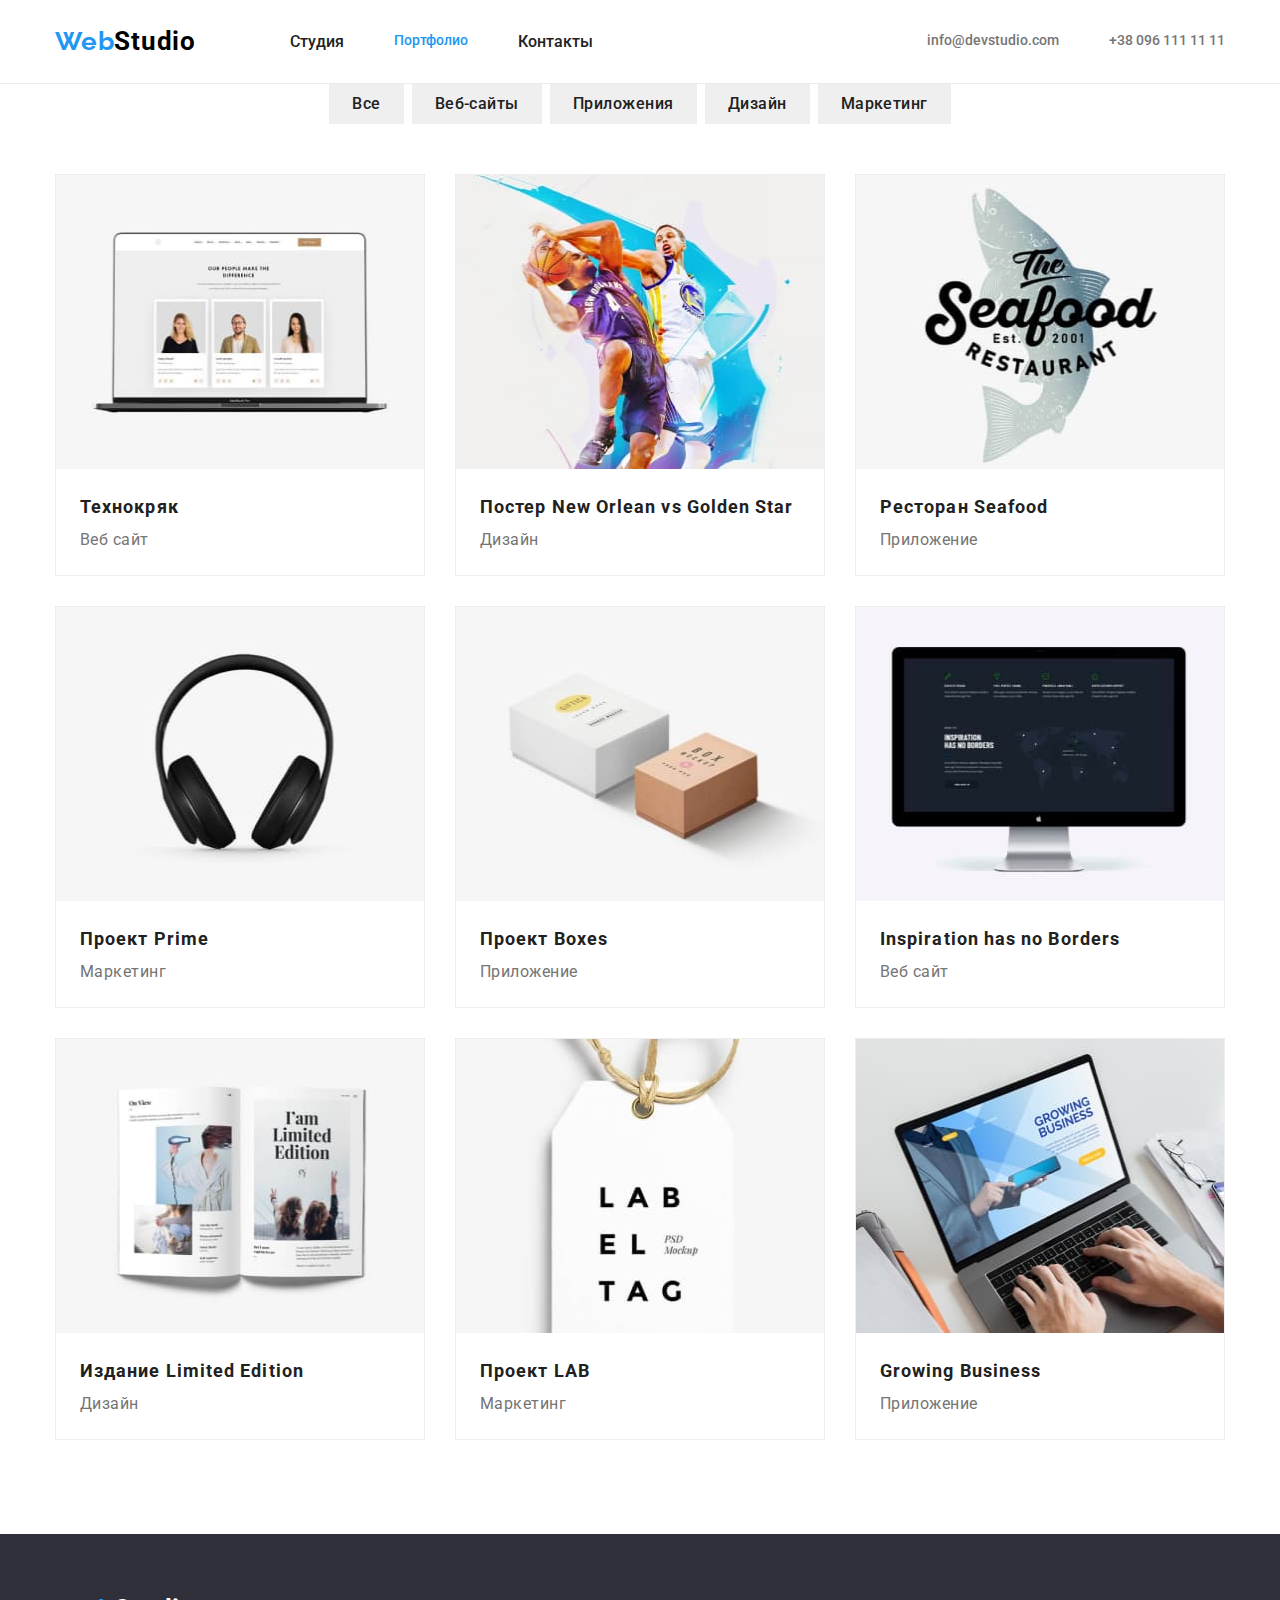
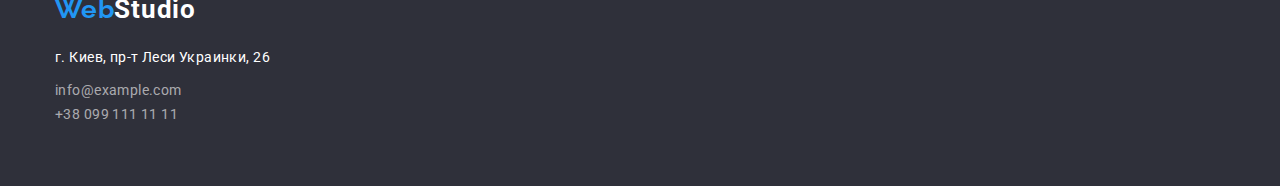
==== portfolio.html @ 7469974f "added files" ====
<!DOCTYPE html>
<html lang="ru">
<head>
<meta charset="UTF-8">
<meta name="viewport" content="width=device-width, initial-scale=1.0">
<link rel="preconnect" href="https://fonts.gstatic.com">
<link href="https://fonts.googleapis.com/css2?family=Roboto&display=swap" rel="stylesheet">
<link rel="preconnect" href="https://fonts.gstatic.com">
<link href="https://fonts.googleapis.com/css2?family=Oleo+Script&family=Raleway:wght@700&display=swap" rel="stylesheet">
<link rel="stylesheet" href="https://cdnjs.cloudflare.com/ajax/libs/modern-normalize/1.0.0/modern-normalize.min.css" integrity="sha512-ISS7cAi1PEhQ8jnbJpJZMd29NlhNj4AWYyLOSp2CE/CsHxTCu+r+t0D2yoJudVrd0/8fTVPUVDzY5Tvli75u/g==" crossorigin="anonymous" />
<link rel="stylesheet" href="./css/styles.css">
<title>Portfolio</title>
</head>
<body>
	<!-- HEADER-->
	
	<header>
		<div class="container header-conteiner">
		<nav class="head-navigation">
			<a href="./index.html" class="logotype" target="_blank">Web<span>Studio</span></a>
			<ul class="main-navigation">
				<li>
					<a href="./index.html" id="webstudio" target="_blank">Студия</a>
				</li>
				<li>
					<a href="./portfolio.html" id="portfolio" class="current" >Портфолио</a>
				</li>
				<li>
					<a href="#">Контакты</a>
				</li>
			</ul>
		</nav>
		<ul class="main-contacts">
			<li>
				<a href="mailto:info@devstudio.com">info@devstudio.com</a>
			</li>
			<li>
				<a href="tel:+380961111111">+38 096 111 11 11</a>
			</li>
		</ul>
		</div>
	</header>
	
	
	<!-- MAIN PART-->
	
	<main class="wallpaper">
		<section class="services">
			<div class="container">
				<h1 class="visually-hidden">Наши услуги</h1>
				
				<ul class="services-btn">
					<li><button type="button">Все</button></li>
					<li><button type="button">Веб-сайты</button></li>
					<li><button type="button">Приложения</button></li>
					<li><button type="button">Дизайн</button></li>
					<li><button type="button">Маркетинг</button></li>
				</ul>
			
				<ul class="examples">
					<li class="work-examples">
						<img src="./images/site.jpg" alt="Веб сайт Технокряк" width="370" 	height="294">
						<div class="content-examples">
							<h2>Технокряк</h2>
							<p>Веб сайт</p>
						</div>
					</li>
					<li class="work-examples">
						<img src="./images/poster.jpg" alt="Постер New Orlean vs Golden Star" 	width="370" height="294">
						<div class="content-examples">
							<h2>Постер New Orlean vs Golden Star</h2>
							<p>Дизайн</p>
						</div>
					</li>
					<li class="work-examples">
						<img src="./images/restaurant.jpg" alt="Ресторан Seafood" width="370" 	height="294">
						<div class="content-examples">
							<h2>Ресторан Seafood</h2>
							<p>Приложение</p>
						</div>
					</li>
					<li class="work-examples">
						<img src="./images/earphone.jpg" alt="Проект Prime" width="370" 	height="294">
						<div class="content-examples">
							<h2>Проект Prime</h2>
							<p>Маркетинг</p>
						</div>
					</li>
					<li class="work-examples">
						<img src="./images/boxes.jpg" alt="Проект Boxes" width="370" 	height="294">
						<div class="content-examples">
							<h2>Проект Boxes</h2>
							<p>Приложение</p>
						</div>
					</li>
					<li class="work-examples">
						<img src="./images/monitor.jpg" alt="Веб сайт Inspiration has no 	Borders" width="370" height="294">
						<div class="content-examples">
							<h2>Inspiration has no Borders</h2>
							<p>Веб сайт</p>
						</div>
					</li>
					<li class="work-examples">
						<img src="./images/edition.jpg" alt="Издание Limited Edition" 	width="370" height="294">
						<div class="content-examples">
							<h2>Издание Limited Edition</h2>
							<p>Дизайн</p>
						</div>
					</li>
					<li class="work-examples">
						<img src="./images/lab.jpg" alt="Проект LAB" width="370" height="294">
						<div class="content-examples">
							<h2>Проект LAB</h2>
							<p>Маркетинг</p>
						</div>
					</li>
					<li class="work-examples">
						<img src="./images/bisiness.jpg" alt="Приложение Growing Business" 	width="370" height="294">
						<div class="content-examples">
							<h2>Growing Business</h2>
							<p>Приложение</p>
						</div>
					</li>
				</ul>
			</div>
		</section>
	</main>

	<!-- FOOTER-->
	<footer>
		<div class="container">
			<a href="./index.html" class="logo">Web<span>Studio</span></a>
			<address>
				<p>г. Киев, пр-т Леси Украинки, 26</p>
				<ul class="footer-links">
					<li>
						<a href="mailto:info@example.com">info@example.com</a>
					</li>
					<li>
						<a href="tel:+380991111111">+38 099 111 11 11</a>
					</li>
				</ul>
			</address>
		</div>
	</footer>
</body>
</html>
---- css/styles.css ----
:after, :before, * {
  margin: 0;
  padding: 0;
  font-family: "Roboto", sans-serif;
  box-sizing: border-box;
}

:root {
  --common-width: 100%;
  --section-padding: 94px;
  --inner-section-margin: 50px;
  --card-margin: 30px;
  
  --body-background: #e5e5e5;
  --header-background: #ffffff;
  --header-border: #ECECEC;
  --footer-background: #2f303a;
  --p-color: #757575;
  --h-color: #212121;
  --hover-color: #2196f3;
  --common-color: #ffffff;
  --footer-link-color: rgba(255, 255, 255, 0.6);
}

body {
  background: var(--body-background);
}

img {
  display: block;
  max-width: 100%;
}

h1, h2, h3, h4, p {
  margin: 0;
  padding: 0;
}

a {text-decoration: none;}

ul > li {
  list-style: none;
  margin: 0;
  padding: 0;
}

.container{
  width: 1200px;
  padding: 0 15px;
  margin: 0 auto;
}

.visually-hidden {
  position: absolute;
  width: 1px;
  height: 1px;
  margin: -1px;
  border: 0;
  padding: 0;
  white-space: nowrap;
  clip-path: inset(100%);
  clip: rect(0 0 0 0);
  overflow: hidden;
}

header {
  width: var(--common-width);

  background: var(--header-background);
  border-bottom: 1px solid var(--header-border);
}

.header-conteiner{
  display: flex;
}

.head-navigation {
  width: auto;
  display: flex;
  align-items: center;
}

.logotype {
  display: block;

  font-family: 'Raleway', sans-serif;
  font-style: normal;
  font-weight: 700;
  font-size: 26px;
  line-height: 31px;
  letter-spacing: 0.03em;
  color: #2196f3;
}

.logotype span {
  color: black;
  font-style: normal;
  font-weight: bold;
  font-size: 26px;
  line-height: 31px;
  letter-spacing: 0.03em;
}

.main-navigation {
  display: flex;
  margin-left: var(--section-padding);
}

.main-navigation li:not(:last-child) {
  margin-right: var(--inner-section-margin);
}

.main-navigation .current {
  color: var(--hover-color);

  font-size: 14px;
  line-height: 16,41px;
  font-weight: 500;
}

.main-navigation a {
  display: block;
  padding: 32px 0;
  color: var(--h-color);
  font-weight: 500;
}

.main-contacts {
  display: flex;
  margin-left: auto;
}

.main-contacts a {
  display: block;
  padding: 32px 0;
  color: var(--p-color);

  font-size: 14px;
  line-height: 16,41px;
  font-weight: 500;
}

.main-contacts li:not(:last-child) {
  margin-right: var(--inner-section-margin);
}

ul a:hover, ul a:focus, ul a:active {
  color: var(--hover-color);
}

/*MAIN*/
/*Section 1*/

.head {
  width: var(--common-width);
  background: #2f303a;
  padding: 200px 0;
}

.title-head {
  display: block;
  width: 696px;
  margin-left: auto;
  margin-right: auto;

  color: var(--common-color);
  font-style: normal;
  font-weight: 900;
  font-size: 44px;
  line-height: 60px;
  text-align: center;
  letter-spacing: 0.06em;
  
  text-transform: uppercase;
}

.link-head {
  display: block;
  margin-top: 30px;
  max-width: 200px;
  margin-left: auto;
  margin-right: auto;
  padding: 10px 33px;

  background: #2196f3;
  box-shadow: 0px 4px 4px rgba(0, 0, 0, 0.15);
  border-radius: 4px;

  color: var(--common-color);
  text-align: center;
  font-weight: bold;
  font-size: 16px;
  line-height: 30px;
  letter-spacing: 0.06em;
}

/*Section 2*/

.main-information {
  width: var(--common-width);
  padding-top: var(--section-padding);
  padding-bottom: var(--section-padding);
}

.information {
  display: flex;
}

.information li {
  width: 270px;
  height: 101px;
}

.information li:not(:last-child){
  margin-right: var(--card-margin);}

.information h3 {
  margin-bottom: 10px;

  color: var(--h-color);
  font-style: normal;
  font-weight: bold;
  font-size: 14px;
  line-height: 16px;
  letter-spacing: 0.03em;

  text-transform: uppercase;
}

.information p {
  color: var(--p-color);
  font-style: normal;
  font-weight: normal;
  font-size: 14px;
  line-height: 24px;
  letter-spacing: 0.03em;
}

/*Section 3*/

.activity{
  padding-bottom: var(--section-padding);
}

.title-container {
  margin-right: auto;
  margin-left: auto;
  margin-bottom: var(--inner-section-margin);

  color: var(--h-color);
  font-style: normal;
  font-weight: bold;
  font-size: 36px;
  line-height: 42px;
  text-align: center;
  letter-spacing: 0.03em;
}

.activity ul {
  display: flex;
  margin-right: - var(--card-margin);
}

.activity li {
  width: calc((100% - 60px) / 3);
}

.activity li:not(:last-child){
  margin-right: var(--card-margin);
}

/*Section 4*/

.team {
  width: var(--common-width);
  background: #f5f4fa;
  padding-top: var(--section-padding);
  padding-bottom: var(--section-padding);
}

.title-team {
  margin-bottom: var(--inner-section-margin);

  color: var(--h-color);
  font-style: normal;
  font-weight: bold;
  font-size: 36px;
  line-height: 42px;
  text-align: center;
  letter-spacing: 0.03em;
}

.our-team {
  display: flex;
}

.team-photos {
  width: calc((100% - 90px) / 4);
  background: var(--common-color);
  box-shadow: 0px 1px 3px rgba(0, 0, 0, 0.12), 0px 1px 1px rgba(0, 0, 0, 0.14),
0px 2px 1px rgba(0, 0, 0, 0.2);
  border-radius: 0px 0px 4px 4px;
}

.team-photos:not(:last-child){
  margin-right: var(--card-margin);
}

.team-photos img {
  margin-bottom: var(--card-margin);
}

.team-photos p {padding-bottom: 30px;

  color: var(--p-color);
  font-style: normal;
  font-weight: normal;
  font-size: 16px;
  line-height: 24px;
  letter-spacing: 0.03em;
  text-align: center;
}

.name {
  margin-bottom: 10px;

  color: var(--h-color);
  font-style: normal;
  font-weight: 500;
  font-size: 16px;
  line-height: 19px;
  text-align: center;
  letter-spacing: 0.03em;
}

footer {
  width: var(--common-width);
  background: var(--footer-background);
}

.logo {
  display: inline-block;
  padding-top: 60px;
  margin-bottom: 20px;

  color: #2196f3;
  font-family: 'Raleway', sans-serif;
  font-style: normal;
  font-weight: bold;
  font-size: 26px;
  line-height: 31px;
  letter-spacing: 0.03em;
}

.logo span {
  color: var(--common-color);
  font-style: normal;
  font-weight: bold;
  font-size: 26px;
  line-height: 31px;
  letter-spacing: 0.03em;
}

address p {
  margin-bottom: 9px;

  color: var(--common-color);
  font-style: normal;
  font-weight: normal;
  font-size: 14px;
  line-height: 24px;
  letter-spacing: 0.03em;
}

.footer-links {
  padding-bottom: 60px;
}

.footer-links a {
  font-style: normal;
  font-weight: normal;
  font-size: 14px;
  line-height: 24px;
  letter-spacing: 0.03em;
  color: var(--footer-link-color);
}

/*Portfolio*/

.wallpaper {
  background-color: var(--common-color);
  width: var(--common-width);
}

/*buttons*/

.services {
  width: var(--common-width);
  margin: 0px auto;
  padding-top: var(--section-margin);
  padding-bottom: var(--section-padding);
}

.services-btn {
  display: flex;
  justify-content: center;
  margin-bottom: var(--inner-section-margin);
}

.services-btn li {
  background: #F5F4FA;
  border-radius: 4px;
}

.services-btn li:not(:last-child){
  margin-right: 8px;
}

.services-btn button {
  display: inline-block;
  padding: 6px 22px;

  color: var(--h-color);
  border: 1px solid #EEEEEE;

  font-style: normal;
  font-weight: 500;
  font-size: 16px;
  line-height: 26px;
  text-align: center;
  letter-spacing: 0.03em;
}

.services-btn button:hover, .services-btn button:focus, .services-btn button:active{
  color: var(--common-color);
  background-color: var(--hover-color);
  cursor: pointer;
}

/*Cards*/

.examples {
  display: flex;
  flex-wrap: wrap;
}

.work-examples {
  width: calc((100% - 60px) / 3);
  margin-right: var(--card-margin);

  background-color: var(--common-color);
  border: 1px solid #EEEEEE;
}

.work-examples:nth-child(3n){
  margin-right: 0;
}

.work-examples:not(:nth-child(n+7)){
  margin-bottom: var(--card-margin);
}

.work-examples h2 {
  color: var(--h-color);
  font-style: normal;
  font-weight: bold;
  font-size: 18px;
  line-height: 36px;
  letter-spacing: 0.06em;
  text-align: left;
}  

.work-examples p {
  color: var(--p-color);
  font-style: normal;
  font-weight: normal;
  font-size: 16px;
  line-height: 30px;
  text-align: left;
  letter-spacing: 0.03em;
}

.content-examples{
  margin: 20px 24px;
}
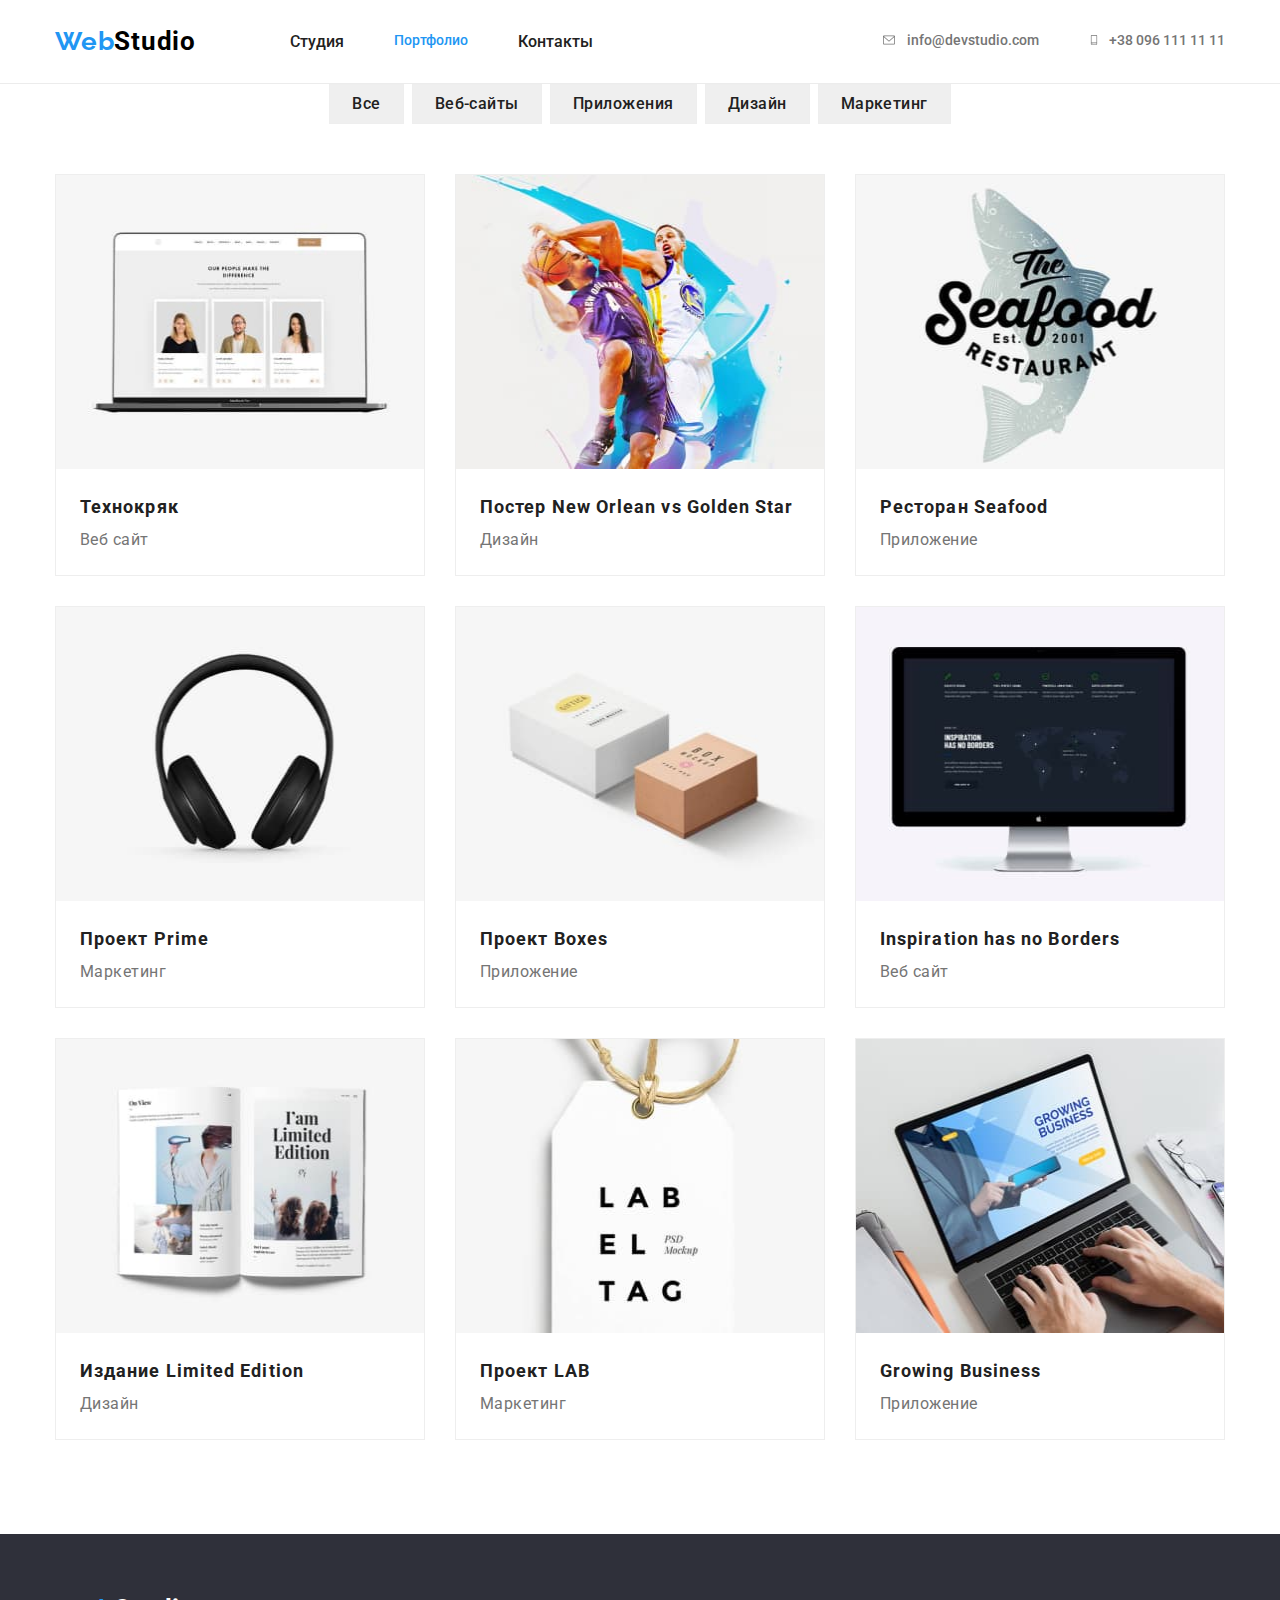
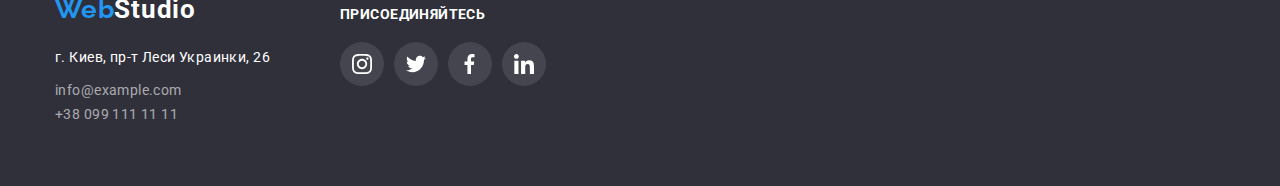
==== commit f0061287: "Футер" ====
--- a/portfolio.html
+++ b/portfolio.html
@@ -32,11 +32,17 @@
 		</nav>
 		<ul class="main-contacts">
 			<li>
-				<a href="mailto:info@devstudio.com">info@devstudio.com</a>
+				<a href="mailto:info@devstudio.com"><svg class="envelope">
+						<use href="./images/symbol-social.svg#icon-envelope"></use>
+					</svg>info@devstudio.com</a>
 			</li>
+		
 			<li>
-				<a href="tel:+380961111111">+38 096 111 11 11</a>
+				<a href="tel:+380961111111"><svg class="phone">
+						<use class="phone" href="./images/symbol-social.svg#icon-smartphone"></use>
+					</svg>+38 096 111 11 11</a>
 			</li>
+		
 		</ul>
 		</div>
 	</header>
@@ -127,21 +133,58 @@
 	</main>
 
 	<!-- FOOTER-->
-	<footer>
-		<div class="container">
-			<a href="./index.html" class="logo">Web<span>Studio</span></a>
-			<address>
-				<p>г. Киев, пр-т Леси Украинки, 26</p>
-				<ul class="footer-links">
-					<li>
-						<a href="mailto:info@example.com">info@example.com</a>
-					</li>
-					<li>
-						<a href="tel:+380991111111">+38 099 111 11 11</a>
-					</li>
-				</ul>
-			</address>
-		</div>
-	</footer>
+		<footer>
+			<div class="container footer-conteiner">
+				<div class="adress">
+					<a href="./index.html" class="logo">Web<span>Studio</span></a>
+					<address>
+						<p>г. Киев, пр-т Леси Украинки, 26</p>
+						<ul class="footer-links">
+							<li>
+								<a href="mailto:info@example.com">info@example.com</a>
+							</li>
+							<li>
+								<a href="tel:+380991111111">+38 099 111 11 11</a>
+							</li>
+						</ul>
+					</address>
+				</div>
+		
+				<div class="connect">
+					<h2>Присоединяйтесь</h2>
+					<nav>
+						<ul class="connect-list">
+							<li class="connect-link">
+								<a href="#"><svg>
+										<use href="./images/symbol-social.svg#icon-instagram"></use>
+									</svg>
+								</a>
+							</li>
+							<li class="connect-link">
+								<a href="#">
+									<svg>
+										<use href="./images/symbol-social.svg#icon-twitter"></use>
+									</svg>
+								</a>
+							</li>
+							<li class="connect-link">
+								<a href="#">
+									<svg>
+										<use href="./images/symbol-social.svg#icon-fb"></use>
+									</svg>
+								</a>
+							</li>
+							<li class="connect-link">
+								<a href="#">
+									<svg>
+										<use href="./images/symbol-social.svg#icon-linkedin"></use>
+									</svg>
+								</a>
+							</li>
+						</ul>
+					</nav>
+				</div>
+			</div>
+		</footer>
 </body>
 </html>--- a/css/styles.css
+++ b/css/styles.css
@@ -1,4 +1,4 @@
-:after, :before, * {
+  :after, :before, * {
   margin: 0;
   padding: 0;
   font-family: "Roboto", sans-serif;
@@ -131,7 +131,8 @@
 }
 
 .main-contacts a {
-  display: block;
+  display: flex;
+  align-items: center;
   padding: 32px 0;
   color: var(--p-color);
 
@@ -148,12 +149,39 @@
   color: var(--hover-color);
 }
 
+.envelope {
+  width: 16px;
+  height: 12px;
+  margin-right: 10px;
+  fill: #757575;
+}
+
+.phone {
+  width: 10px;
+  height: 16px;
+  margin-right: 10px;
+  fill: #757575;
+}
+
+.envelope:hover, .envelope:focus, .phone:hover, .phone:focus {
+  fill: var(--hover-color);
+}
+
 /*MAIN*/
 /*Section 1*/
 
 .head {
-  width: var(--common-width);
-  background: #2f303a;
+  max-width: 1600px;
+  height: 600px;
+  background-image: linear-gradient(to right,
+  rgba(47, 0, 0, 0.4),
+  rgba(0, 48, 0, 0.4),
+  rgba(0, 0, 58, 0.4)
+  ), url("../images/hero-squoosh.jpg");
+  background-color: rgba(196, 196, 196, 1);
+  background-repeat: no-repeat;
+  background-size: cover;
+  background-position: center;
   padding: 200px 0;
 }
 
@@ -206,12 +234,43 @@
   display: flex;
 }
 
-.information li {
+.information-list {
   width: 270px;
-  height: 101px;
-}
-
-.information li:not(:last-child){
+}
+
+.information-list::before{
+  content: "";
+  display: block;
+  height: 120px;
+  margin-bottom: 30px;
+  background-color: #F5F4FA;
+  border-radius: 4px;
+  background-position: center;
+  background-size: 74px 70px;
+  background-repeat: no-repeat;
+}
+
+.antenna::before {
+  background-image: url(../images/antenna.svg);
+}
+
+.clock::before {
+  background-image: url(../images/clock.svg);
+}
+
+.diagram::before {
+  background-image: url(../images/diagram.svg);
+}
+
+.astronaut::before {
+  background-image: url(../images/astronaut.svg);
+}
+
+.information-list::before:not(:last-child){
+  margin-right: 30px;
+}
+
+.information-list:not(:last-child){
   margin-right: var(--card-margin);}
 
 .information h3 {
@@ -296,6 +355,7 @@
 
 .team-photos {
   width: calc((100% - 90px) / 4);
+  padding-bottom: 30px;
   background: var(--common-color);
   box-shadow: 0px 1px 3px rgba(0, 0, 0, 0.12), 0px 1px 1px rgba(0, 0, 0, 0.14),
 0px 2px 1px rgba(0, 0, 0, 0.2);
@@ -310,8 +370,7 @@
   margin-bottom: var(--card-margin);
 }
 
-.team-photos p {padding-bottom: 30px;
-
+.team-photos p {
   color: var(--p-color);
   font-style: normal;
   font-weight: normal;
@@ -333,14 +392,141 @@
   letter-spacing: 0.03em;
 }
 
+.team-photos nav {
+  margin-top: 16px;
+  padding: 0 32px;
+}
+
+.team-link {
+  width: 44px;
+  height: 44px;
+  border-radius: 50%;
+  background: inherit;
+}
+
+.social-icon {
+  fill: #AFB1B8;
+  width: 20px;
+  height: 20px;
+}
+
+.team-link a {
+  display: block;
+  padding: 12px;
+  height: 100%;
+}
+
+.team-link:not(:last-child) {
+  margin-right: 10px;
+}
+
+.team-link:hover, .team-link:focus, .team-link:active {
+  border-radius: 50%;
+  background-color: var(--hover-color);
+}
+
+.team-link:hover .social-icon {
+  fill: #ffffff;
+}
+
+
+/*Section 5*/
+
+.support {
+  padding: var(--section-padding) 0;
+}
+
+.support h2 {
+  margin-bottom: 50px;
+
+  color: var(--h-color);
+  font-style: normal;
+  font-weight: bold;
+  font-size: 36px;
+  line-height: 42px;
+  text-align: center;
+  letter-spacing: 0.03em;
+}
+
+.partners {
+  display: flex;
+}
+
+.list-partners {
+  width: 170px;
+  height: 90px;
+  border: 1px solid #AFB1B8;
+  border-radius: 4px;
+}
+
+.list-partners:not(:last-child){
+  margin-right: var(--card-margin);
+}
+
+.list-partners a{
+  display: block;
+  height: 100%;
+  padding: 20px 60px;
+}
+
+.first-company {
+  width: 45px;
+  height: 49px; 
+}
+
+.second-company {
+  width: 40px;
+  height: 52px; 
+}
+
+.third-company {
+  width: 41px;
+  height: 43px;
+}
+
+.fourth-company {
+  width: 80px;
+  height: 42px;
+}
+
+.fiveth-company {
+  width: 59px;
+  height: 47px;
+}
+
+.sixth-company {
+  width: 89px;
+  height: 46px;
+}
+
+.list-partners svg {
+  fill: #AFB1B8;
+}
+
+.list-partners:hover, .list-partners:focus, .list-partners:active {
+  border: 1px solid var(--hover-color);
+}
+
+.list-partners:hover .icon {
+  fill: var(--hover-color);
+}
+
+.list-partners:focus .icon {
+  fill: var(--hover-color);
+}
+
 footer {
   width: var(--common-width);
   background: var(--footer-background);
 }
 
+.footer-conteiner {
+  display: flex;
+  padding-top: 60px;
+}
+
 .logo {
   display: inline-block;
-  padding-top: 60px;
   margin-bottom: 20px;
 
   color: #2196f3;
@@ -383,6 +569,54 @@
   line-height: 24px;
   letter-spacing: 0.03em;
   color: var(--footer-link-color);
+}
+
+.connect{
+  padding-top: 12px;
+  margin-left: 70px;
+}
+
+.connect h2 {
+  margin-bottom: 20px;
+
+  color: var(--common-color);
+  ont-style: normal;
+  font-weight: bold;
+  font-size: 14px;
+  line-height: 16px;
+  letter-spacing: 0.03em;
+  text-transform: uppercase;
+}
+
+.connect-link {
+  width: 44px;
+  height: 44px;
+  background: rgba(255, 255, 255, 0.1);
+  border-radius: 50%;
+}
+
+.connect-link a {
+  display: block;
+  height: 100%;
+  padding: 12px;
+}
+
+.connect-link svg {
+  width: 20px;
+  height: 20px;
+  fill: var(--common-color);
+}
+
+.connect-list {
+  display: flex;
+}
+
+.connect-link:not(:last-child) {
+  margin-right: 10px;
+}
+
+.connect-link:hover, .connect-link:focus, .connect-link:active {
+  background-color: var(--hover-color);
 }
 
 /*Portfolio*/
@@ -479,6 +713,11 @@
   text-align: left;
   letter-spacing: 0.03em;
 }
+/*
+.work-examples:hover, .work-examples:focus {
+  cursor: pointer;
+  box-shadow: 1px rgba(238,238,238,1);
+}*/
 
 .content-examples{
   margin: 20px 24px;
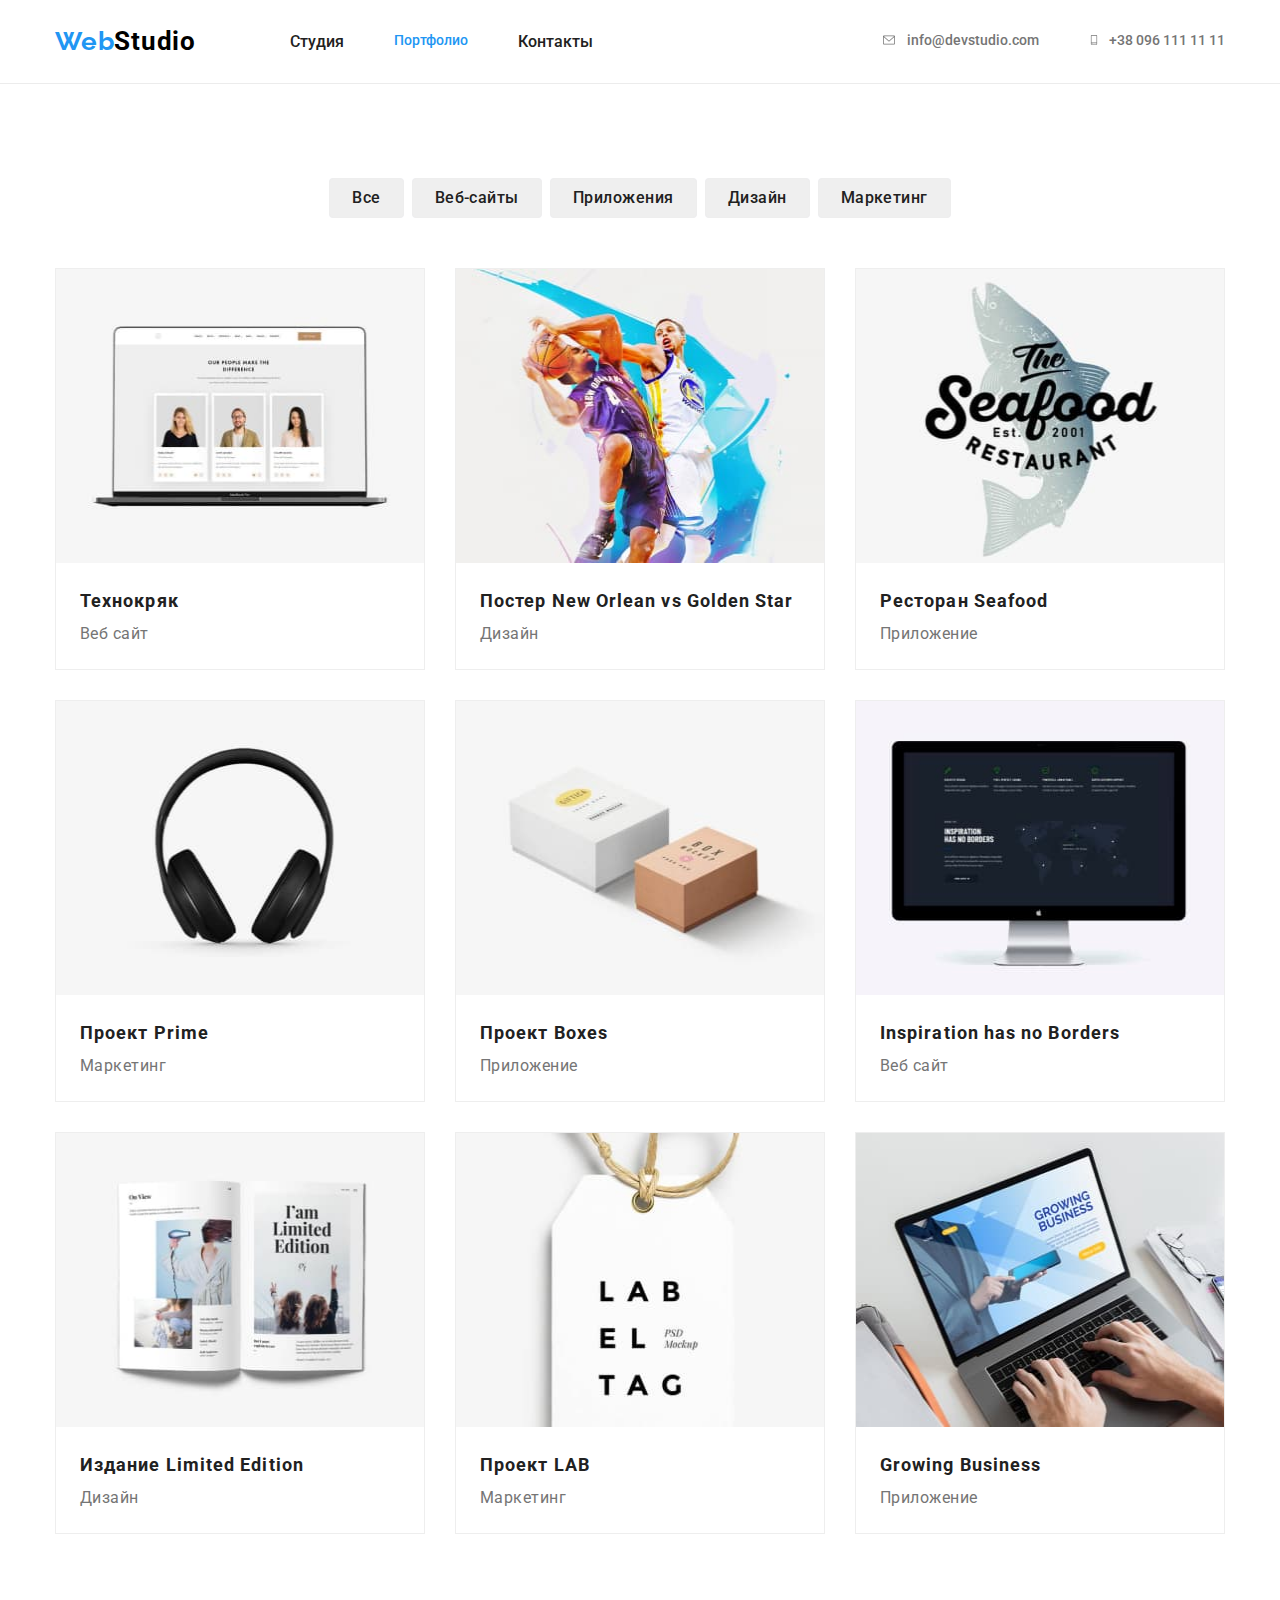
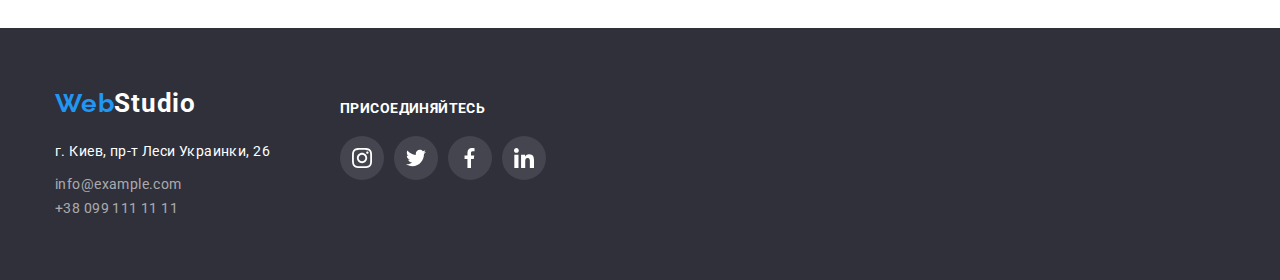
==== commit 52fcdaee: "Доработка" ====
--- a/portfolio.html
+++ b/portfolio.html
@@ -32,13 +32,13 @@
 		</nav>
 		<ul class="main-contacts">
 			<li>
-				<a href="mailto:info@devstudio.com"><svg class="envelope">
+				<a href="mailto:info@devstudio.com"><svg class="envelope" width="16" height="12">
 						<use href="./images/symbol-social.svg#icon-envelope"></use>
 					</svg>info@devstudio.com</a>
 			</li>
 		
 			<li>
-				<a href="tel:+380961111111"><svg class="phone">
+				<a href="tel:+380961111111"><svg class="phone" width="10" height= "16">
 						<use class="phone" href="./images/symbol-social.svg#icon-smartphone"></use>
 					</svg>+38 096 111 11 11</a>
 			</li>
@@ -155,28 +155,28 @@
 					<nav>
 						<ul class="connect-list">
 							<li class="connect-link">
-								<a href="#"><svg>
+								<a href="#"><svg width="20" height="20">
 										<use href="./images/symbol-social.svg#icon-instagram"></use>
 									</svg>
 								</a>
 							</li>
 							<li class="connect-link">
 								<a href="#">
-									<svg>
+									<svg width="20" height="20">
 										<use href="./images/symbol-social.svg#icon-twitter"></use>
 									</svg>
 								</a>
 							</li>
 							<li class="connect-link">
 								<a href="#">
-									<svg>
+									<svg width="20" height="20">
 										<use href="./images/symbol-social.svg#icon-fb"></use>
 									</svg>
 								</a>
 							</li>
 							<li class="connect-link">
 								<a href="#">
-									<svg>
+									<svg width="20" height="20">
 										<use href="./images/symbol-social.svg#icon-linkedin"></use>
 									</svg>
 								</a>
--- a/css/styles.css
+++ b/css/styles.css
@@ -150,17 +150,13 @@
 }
 
 .envelope {
-  width: 16px;
-  height: 12px;
   margin-right: 10px;
-  fill: #757575;
+  fill: currentColor;
 }
 
 .phone {
-  width: 10px;
-  height: 16px;
   margin-right: 10px;
-  fill: #757575;
+  fill: currentColor;
 }
 
 .envelope:hover, .envelope:focus, .phone:hover, .phone:focus {
@@ -171,7 +167,6 @@
 /*Section 1*/
 
 .head {
-  max-width: 1600px;
   height: 600px;
   background-image: linear-gradient(to right,
   rgba(47, 0, 0, 0.4),
@@ -398,22 +393,20 @@
 }
 
 .team-link {
-  width: 44px;
+  width: calc( (100% - 30px) / 4);
   height: 44px;
   border-radius: 50%;
   background: inherit;
 }
 
 .social-icon {
-  fill: #AFB1B8;
-  width: 20px;
-  height: 20px;
+  fill: currentColor;
 }
 
 .team-link a {
   display: block;
   padding: 12px;
-  height: 100%;
+  color: #AFB1B8;
 }
 
 .team-link:not(:last-child) {
@@ -425,8 +418,8 @@
   background-color: var(--hover-color);
 }
 
-.team-link:hover .social-icon {
-  fill: #ffffff;
+.team-link a:hover {
+  color: #ffffff;
 }
 
 
@@ -453,7 +446,7 @@
 }
 
 .list-partners {
-  width: 170px;
+  width: calc( (100% - 150px) / 6);
   height: 90px;
   border: 1px solid #AFB1B8;
   border-radius: 4px;
@@ -464,55 +457,24 @@
 }
 
 .list-partners a{
-  display: block;
+  display: flex;
+  justify-content: center;
+  align-items: center;
   height: 100%;
-  padding: 20px 60px;
-}
-
-.first-company {
-  width: 45px;
-  height: 49px; 
-}
-
-.second-company {
-  width: 40px;
-  height: 52px; 
-}
-
-.third-company {
-  width: 41px;
-  height: 43px;
-}
-
-.fourth-company {
-  width: 80px;
-  height: 42px;
-}
-
-.fiveth-company {
-  width: 59px;
-  height: 47px;
-}
-
-.sixth-company {
-  width: 89px;
-  height: 46px;
+
+  color: #AFB1B8
 }
 
 .list-partners svg {
-  fill: #AFB1B8;
-}
-
-.list-partners:hover, .list-partners:focus, .list-partners:active {
+  fill: currentColor;
+}
+
+.list-partners:hover, .list-partners:focus {
   border: 1px solid var(--hover-color);
 }
 
-.list-partners:hover .icon {
-  fill: var(--hover-color);
-}
-
-.list-partners:focus .icon {
-  fill: var(--hover-color);
+.list-partners a:hover, .list-partners a:focus {
+  color: var(--hover-color);
 }
 
 footer {
@@ -580,7 +542,7 @@
   margin-bottom: 20px;
 
   color: var(--common-color);
-  ont-style: normal;
+  font-style: normal;
   font-weight: bold;
   font-size: 14px;
   line-height: 16px;
@@ -589,21 +551,19 @@
 }
 
 .connect-link {
-  width: 44px;
+  width: calc( (100% - 30px) / 4);
   height: 44px;
+
   background: rgba(255, 255, 255, 0.1);
   border-radius: 50%;
 }
 
 .connect-link a {
   display: block;
-  height: 100%;
   padding: 12px;
 }
 
 .connect-link svg {
-  width: 20px;
-  height: 20px;
   fill: var(--common-color);
 }
 
@@ -631,7 +591,7 @@
 .services {
   width: var(--common-width);
   margin: 0px auto;
-  padding-top: var(--section-margin);
+  padding-top: var(--section-padding);
   padding-bottom: var(--section-padding);
 }
 
@@ -656,6 +616,7 @@
 
   color: var(--h-color);
   border: 1px solid #EEEEEE;
+  border-radius: 4px;
 
   font-style: normal;
   font-weight: 500;
@@ -713,11 +674,11 @@
   text-align: left;
   letter-spacing: 0.03em;
 }
-/*
+
 .work-examples:hover, .work-examples:focus {
   cursor: pointer;
-  box-shadow: 1px rgba(238,238,238,1);
-}*/
+  box-shadow: 0px 1px 1px rgba(0, 0, 0, 0.12), 0px 4px 4px rgba(0, 0, 0, 0.06), 1px 4px 6px rgba(0, 0, 0, 0.16);
+}
 
 .content-examples{
   margin: 20px 24px;
